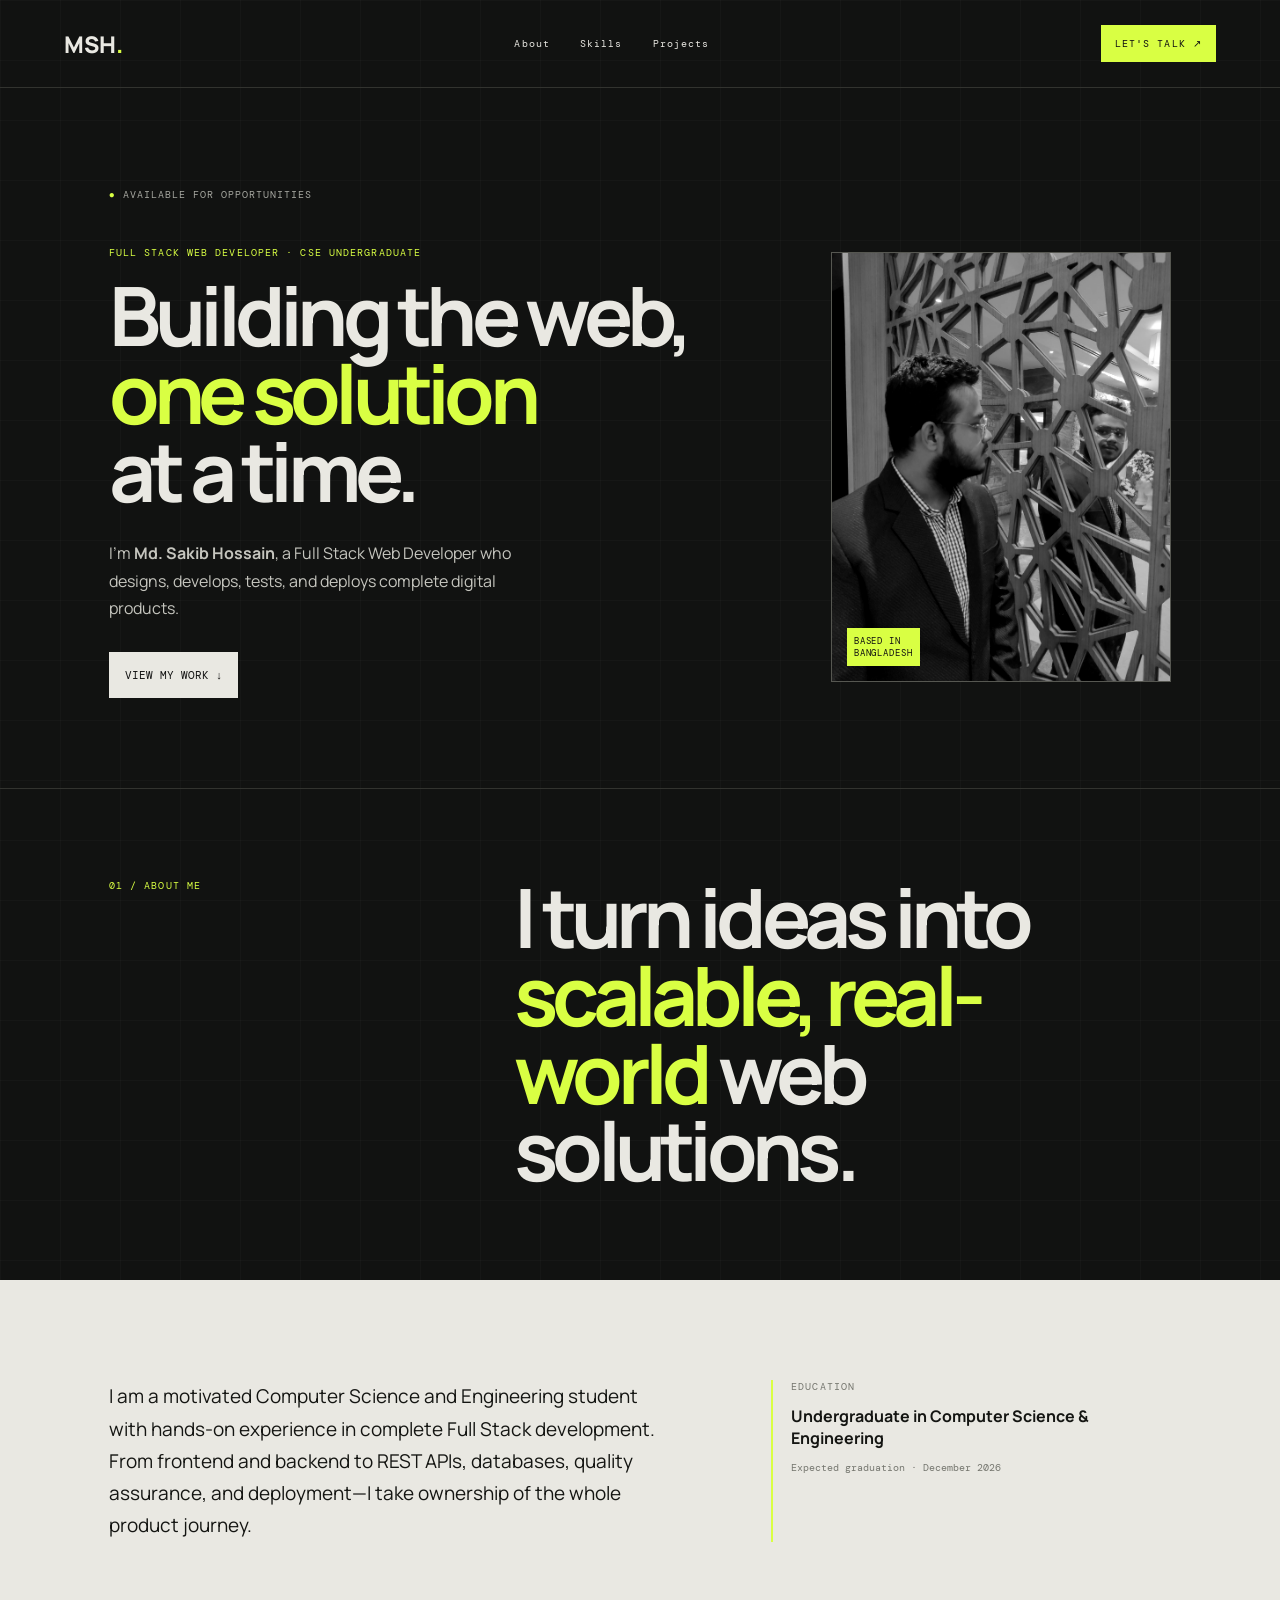
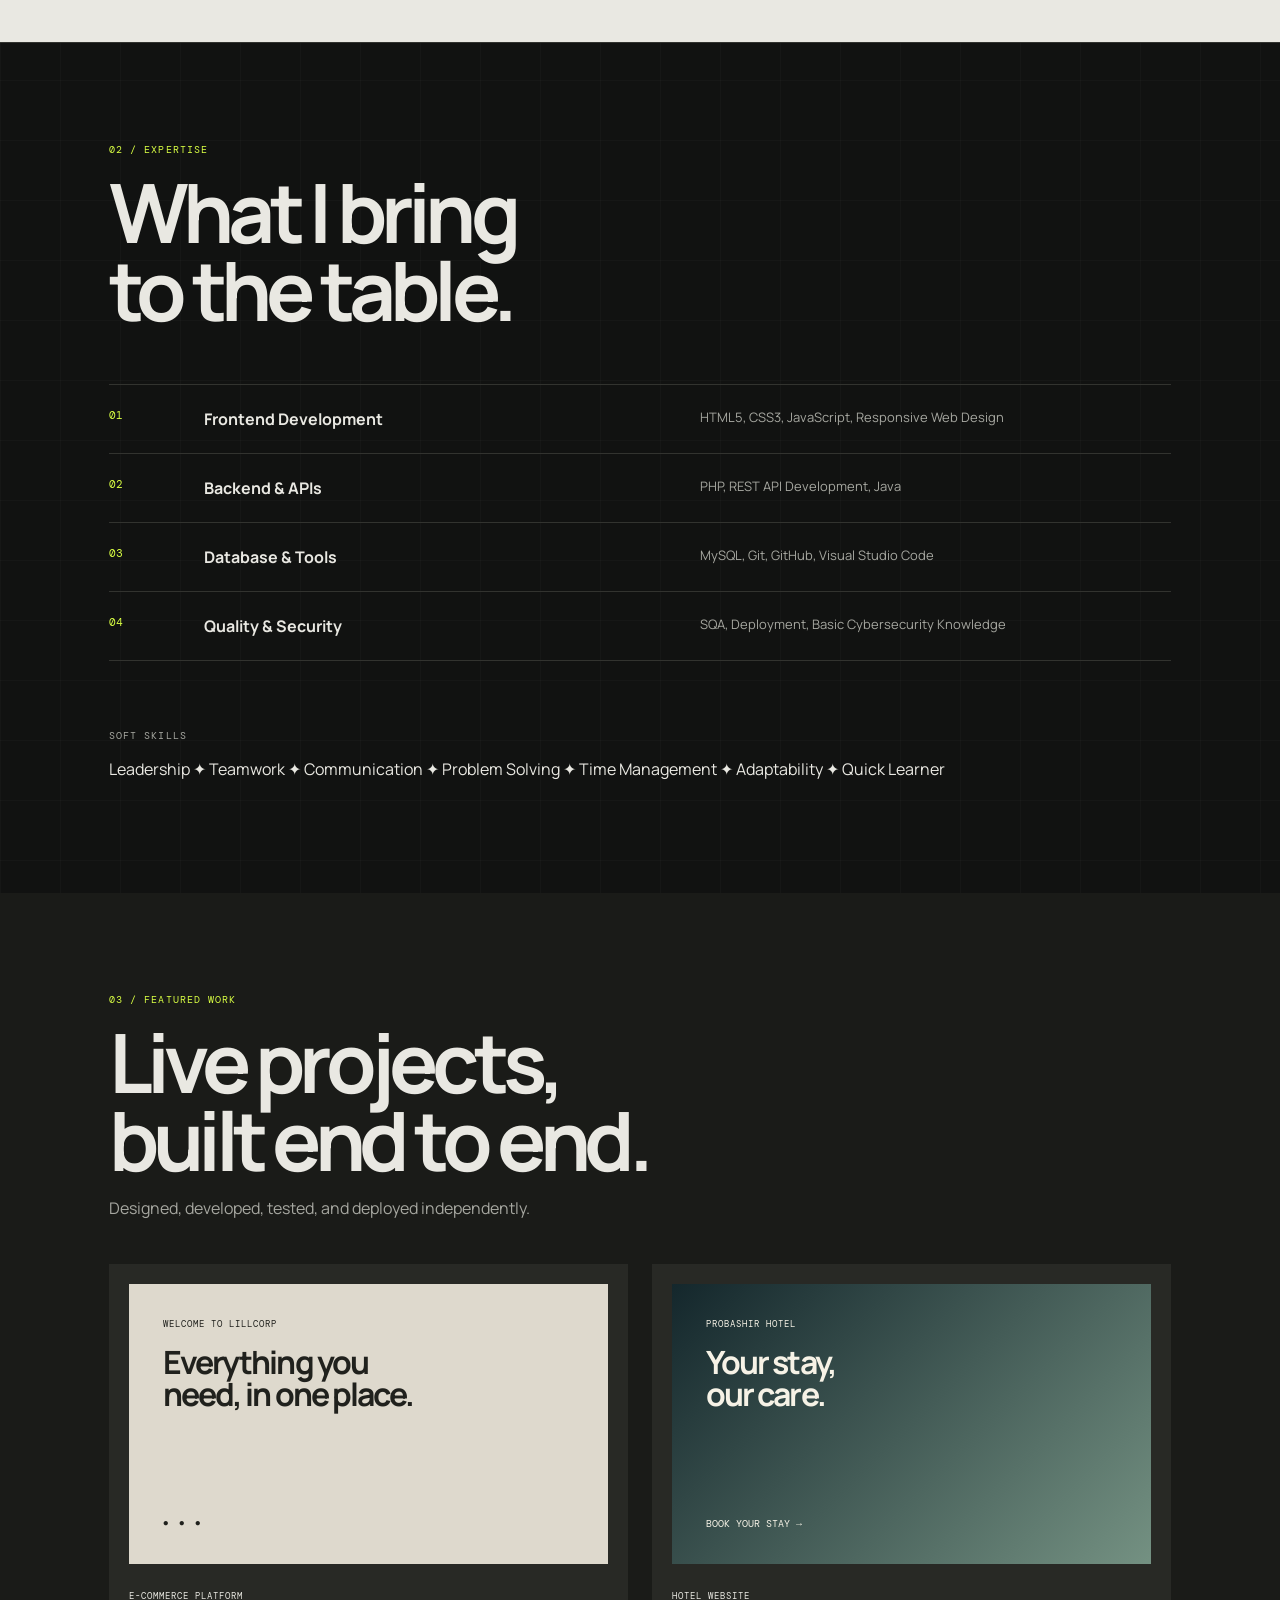
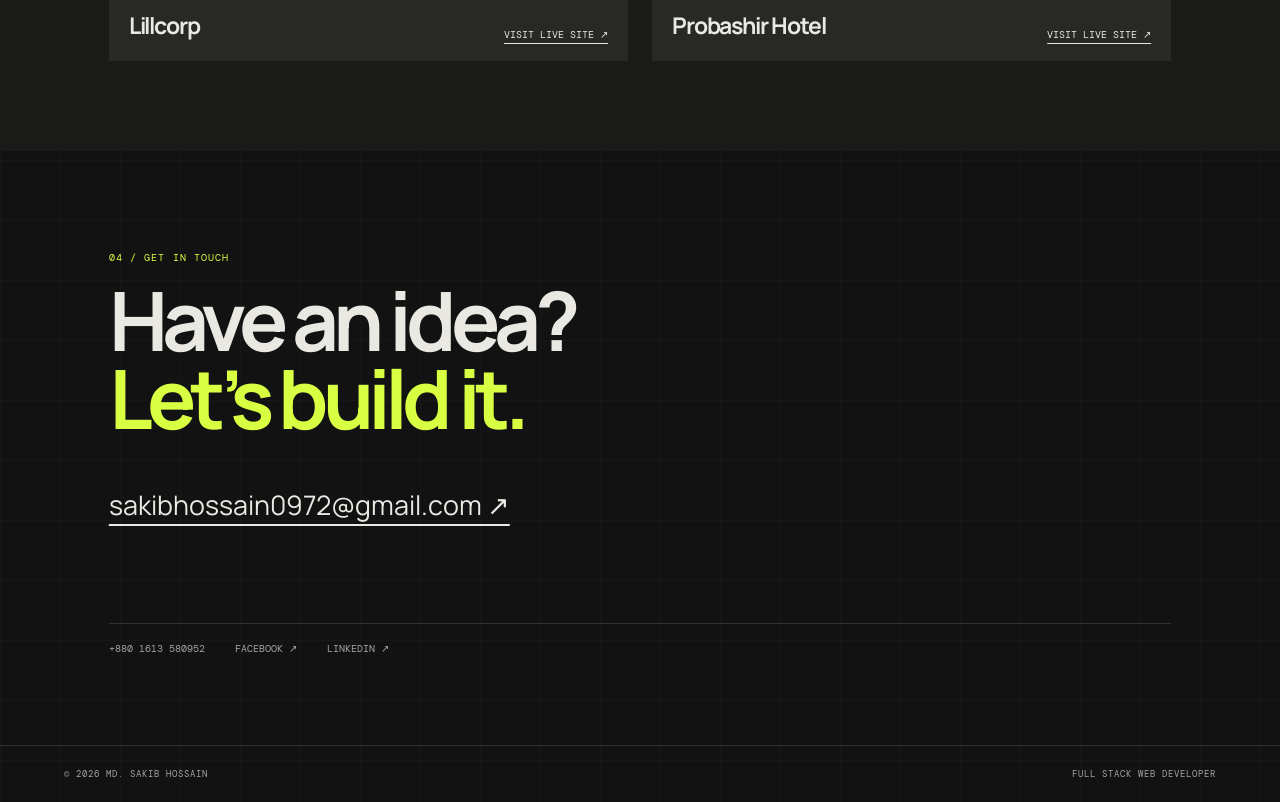
==== index.html @ 0eca49de "Create personal portfolio website" ====
<!doctype html><html lang="en"><head><meta charset="utf-8"><meta name="viewport" content="width=device-width,initial-scale=1"><meta name="description" content="Md. Sakib Hossain — Full Stack Web Developer"><title>Md. Sakib Hossain | Full Stack Developer</title><link rel="preconnect" href="https://fonts.googleapis.com"><link rel="preconnect" href="https://fonts.gstatic.com" crossorigin><link href="https://fonts.googleapis.com/css2?family=DM+Mono&family=Manrope:wght@400;500;600;700;800&display=swap" rel="stylesheet"><link rel="stylesheet" href="style.css"></head><body>
<header><a class="logo" href="#home">MSH<span>.</span></a><nav><a href="#about">About</a><a href="#skills">Skills</a><a href="#projects">Projects</a></nav><a class="talk" href="#contact">LET'S TALK ↗</a></header>
<main id="home"><section class="hero"><p class="availability">● AVAILABLE FOR OPPORTUNITIES</p><div class="hero-grid"><div><p class="lime mono">FULL STACK WEB DEVELOPER · CSE UNDERGRADUATE</p><h1>Building the web,<br><strong>one solution</strong><br>at a time.</h1><p class="intro">I’m <b>Md. Sakib Hossain</b>, a Full Stack Web Developer who designs, develops, tests, and deploys complete digital products.</p><a class="button" href="#projects">VIEW MY WORK ↓</a></div><figure><img src="sakib-hossain.jpg" alt="Md. Sakib Hossain"><figcaption>BASED IN<br>BANGLADESH</figcaption></figure></div></section>
<section class="statement" id="about"><span class="mono lime">01 / ABOUT ME</span><h2>I turn ideas into <em>scalable, real-world</em> web solutions.</h2></section>
<section class="about"><p>I am a motivated Computer Science and Engineering student with hands-on experience in complete Full Stack development. From frontend and backend to REST APIs, databases, quality assurance, and deployment—I take ownership of the whole product journey.</p><aside><span class="mono">EDUCATION</span><b>Undergraduate in Computer Science & Engineering</b><small>Expected graduation · December 2026</small></aside></section>
<section class="skills" id="skills"><p class="mono lime">02 / EXPERTISE</p><h2>What I bring<br>to the table.</h2><div class="skill-list"><article><span>01</span><b>Frontend Development</b><p>HTML5, CSS3, JavaScript, Responsive Web Design</p></article><article><span>02</span><b>Backend & APIs</b><p>PHP, REST API Development, Java</p></article><article><span>03</span><b>Database & Tools</b><p>MySQL, Git, GitHub, Visual Studio Code</p></article><article><span>04</span><b>Quality & Security</b><p>SQA, Deployment, Basic Cybersecurity Knowledge</p></article></div><p class="soft"><small class="mono">SOFT SKILLS</small><br>Leadership ✦ Teamwork ✦ Communication ✦ Problem Solving ✦ Time Management ✦ Adaptability ✦ Quick Learner</p></section>
<section class="projects" id="projects"><p class="mono lime">03 / FEATURED WORK</p><h2>Live projects,<br>built end to end.</h2><p class="project-intro">Designed, developed, tested, and deployed independently.</p><div class="cards"><article class="card"><div class="preview commerce"><small>WELCOME TO LILLCORP</small><b>Everything you<br>need, in one place.</b><i>●　●　●</i></div><div class="card-footer"><div><small>E-COMMERCE PLATFORM</small><h3>Lillcorp</h3></div><a href="https://lillcorp.com" target="_blank" rel="noopener">VISIT LIVE SITE ↗</a></div></article><article class="card"><div class="preview hotel"><small>PROBASHIR HOTEL</small><b>Your stay,<br>our care.</b><i>BOOK YOUR STAY →</i></div><div class="card-footer"><div><small>HOTEL WEBSITE</small><h3>Probashir Hotel</h3></div><a href="https://probashirhotel.com" target="_blank" rel="noopener">VISIT LIVE SITE ↗</a></div></article></div></section>
<section class="contact" id="contact"><p class="mono lime">04 / GET IN TOUCH</p><h2>Have an idea?<br><em>Let’s build it.</em></h2><a class="email" href="mailto:sakibhossain0972@gmail.com">sakibhossain0972@gmail.com ↗</a><div><a href="tel:+8801613580952">+880 1613 580952</a><a href="https://www.facebook.com/Harmes972" target="_blank" rel="noopener">Facebook ↗</a><a href="https://www.linkedin.com/in/md-sakib-hossain-27621a401/" target="_blank" rel="noopener">LinkedIn ↗</a></div></section></main><footer>© 2026 MD. SAKIB HOSSAIN <span>FULL STACK WEB DEVELOPER</span></footer><script src="script.js"></script></body></html>
---- style.css ----
:root{--bg:#111211;--fg:#e9e8e2;--line:#32332f;--dim:#a6a7a0;--lime:#d9ff43;--mono:"DM Mono",monospace}*{box-sizing:border-box}html{scroll-behavior:smooth}body{margin:0;background:var(--bg);color:var(--fg);font-family:Manrope,Arial,sans-serif;background-image:linear-gradient(#ffffff05 1px,transparent 1px),linear-gradient(90deg,#ffffff05 1px,transparent 1px);background-size:60px 60px}a{color:inherit}header{height:88px;padding:0 5vw;border-bottom:1px solid var(--line);display:flex;align-items:center;justify-content:space-between}.logo{text-decoration:none;font-weight:800;font-size:23px}.logo span,.lime,em{color:var(--lime)}nav{display:flex;gap:30px}nav a,.talk,.mono,footer{font:10px var(--mono);letter-spacing:.11em;text-decoration:none}.talk{padding:12px 14px;background:var(--lime);color:#111}.hero,.statement,.skills,.projects,.contact{padding:90px 8.5vw}.availability{font:10px var(--mono);letter-spacing:.1em;color:var(--dim)}.availability:first-letter{color:var(--lime)}.hero-grid{display:grid;grid-template-columns:1.3fr .7fr;gap:7vw;align-items:center;margin-top:35px;max-width:1200px}.hero h1,h2{font-size:clamp(42px,6.4vw,98px);letter-spacing:-.07em;line-height:.95;margin:18px 0}.hero h1 strong{color:var(--lime)}.intro{max-width:430px;line-height:1.7;color:#c5c5be;margin:30px 0}.button{font:11px var(--mono);text-decoration:none;padding:16px;background:var(--fg);color:#111;display:inline-block}.hero figure{height:430px;margin:0;position:relative;border:1px solid #565751}.hero img{width:100%;height:100%;object-fit:cover;object-position:55% 40%;filter:grayscale(1) contrast(1.1)}figcaption{position:absolute;bottom:15px;left:15px;padding:7px;background:var(--lime);color:#111;font:9px var(--mono);letter-spacing:.1em}.statement{border-top:1px solid var(--line);display:grid;grid-template-columns:1fr 2fr;gap:6vw}.statement h2{margin:0;max-width:780px}.statement em,.contact em{font-style:normal}.about{padding:100px 8.5vw;background:var(--fg);color:#141512;display:grid;grid-template-columns:1.4fr 1fr;gap:8vw}.about>p{font-size:19px;line-height:1.7;margin:0}.about aside{border-left:2px solid var(--lime);padding-left:18px;display:flex;gap:12px;flex-direction:column}.about aside span,.about small{font:10px var(--mono);color:#75766f}.skills{border-top:1px solid var(--line)}.skill-list{border-top:1px solid var(--line);margin-top:55px}.skill-list article{display:grid;grid-template-columns:70px 1fr 1fr;gap:25px;padding:23px 0;border-bottom:1px solid var(--line)}.skill-list span{font:11px var(--mono);color:var(--lime)}.skill-list p{font-size:13px;color:var(--dim);margin:0}.soft{line-height:2.2;margin-top:55px}.soft small{color:var(--dim)}.projects{background:#1a1b18}.project-intro{color:var(--dim)}.cards{display:grid;grid-template-columns:1fr 1fr;gap:24px;margin-top:45px}.card{background:#282925;padding:20px}.preview{height:280px;padding:34px;display:flex;flex-direction:column}.preview small,.card-footer small{font:9px var(--mono);letter-spacing:.11em}.preview b{font-size:32px;line-height:1;letter-spacing:-.06em;margin-top:16px}.preview i{font:10px var(--mono);font-style:normal;margin-top:auto}.commerce{background:#ded9cd;color:#20211d}.hotel{background:linear-gradient(135deg,#14272c,#749182);color:#f6f2e6}.card-footer{display:flex;justify-content:space-between;align-items:end;padding-top:18px}.card-footer h3{font-size:23px;margin:5px 0 0;letter-spacing:-.05em}.card-footer a{font:10px var(--mono);text-underline-offset:5px}.contact{min-height:520px}.contact h2{position:relative}.email{font-size:clamp(16px,2.1vw,30px);text-underline-offset:9px;display:inline-block;margin-top:30px}.contact>div{border-top:1px solid var(--line);margin-top:100px;padding-top:18px;display:flex;gap:30px}.contact>div a{font:10px var(--mono);text-transform:uppercase;text-decoration:none;color:var(--dim)}footer{border-top:1px solid var(--line);padding:22px 5vw;color:var(--dim);display:flex;justify-content:space-between;font-size:9px}@media(max-width:700px){header{height:70px;padding:0 6vw}nav{display:none}.hero,.statement,.skills,.projects,.contact{padding:75px 7vw}.hero-grid{display:block}.hero figure{height:390px;margin-top:45px}.statement{display:block}.statement h2{margin-top:28px}.about{display:block;padding:75px 7vw}.about aside{margin-top:40px}.skill-list article{grid-template-columns:35px 1fr;gap:12px}.skill-list article p{grid-column:2}.cards{grid-template-columns:1fr}.card-footer{gap:15px}.card-footer a{white-space:nowrap}.contact>div{margin-top:75px;gap:15px;flex-wrap:wrap}footer{padding:20px 7vw}footer span{display:none}}
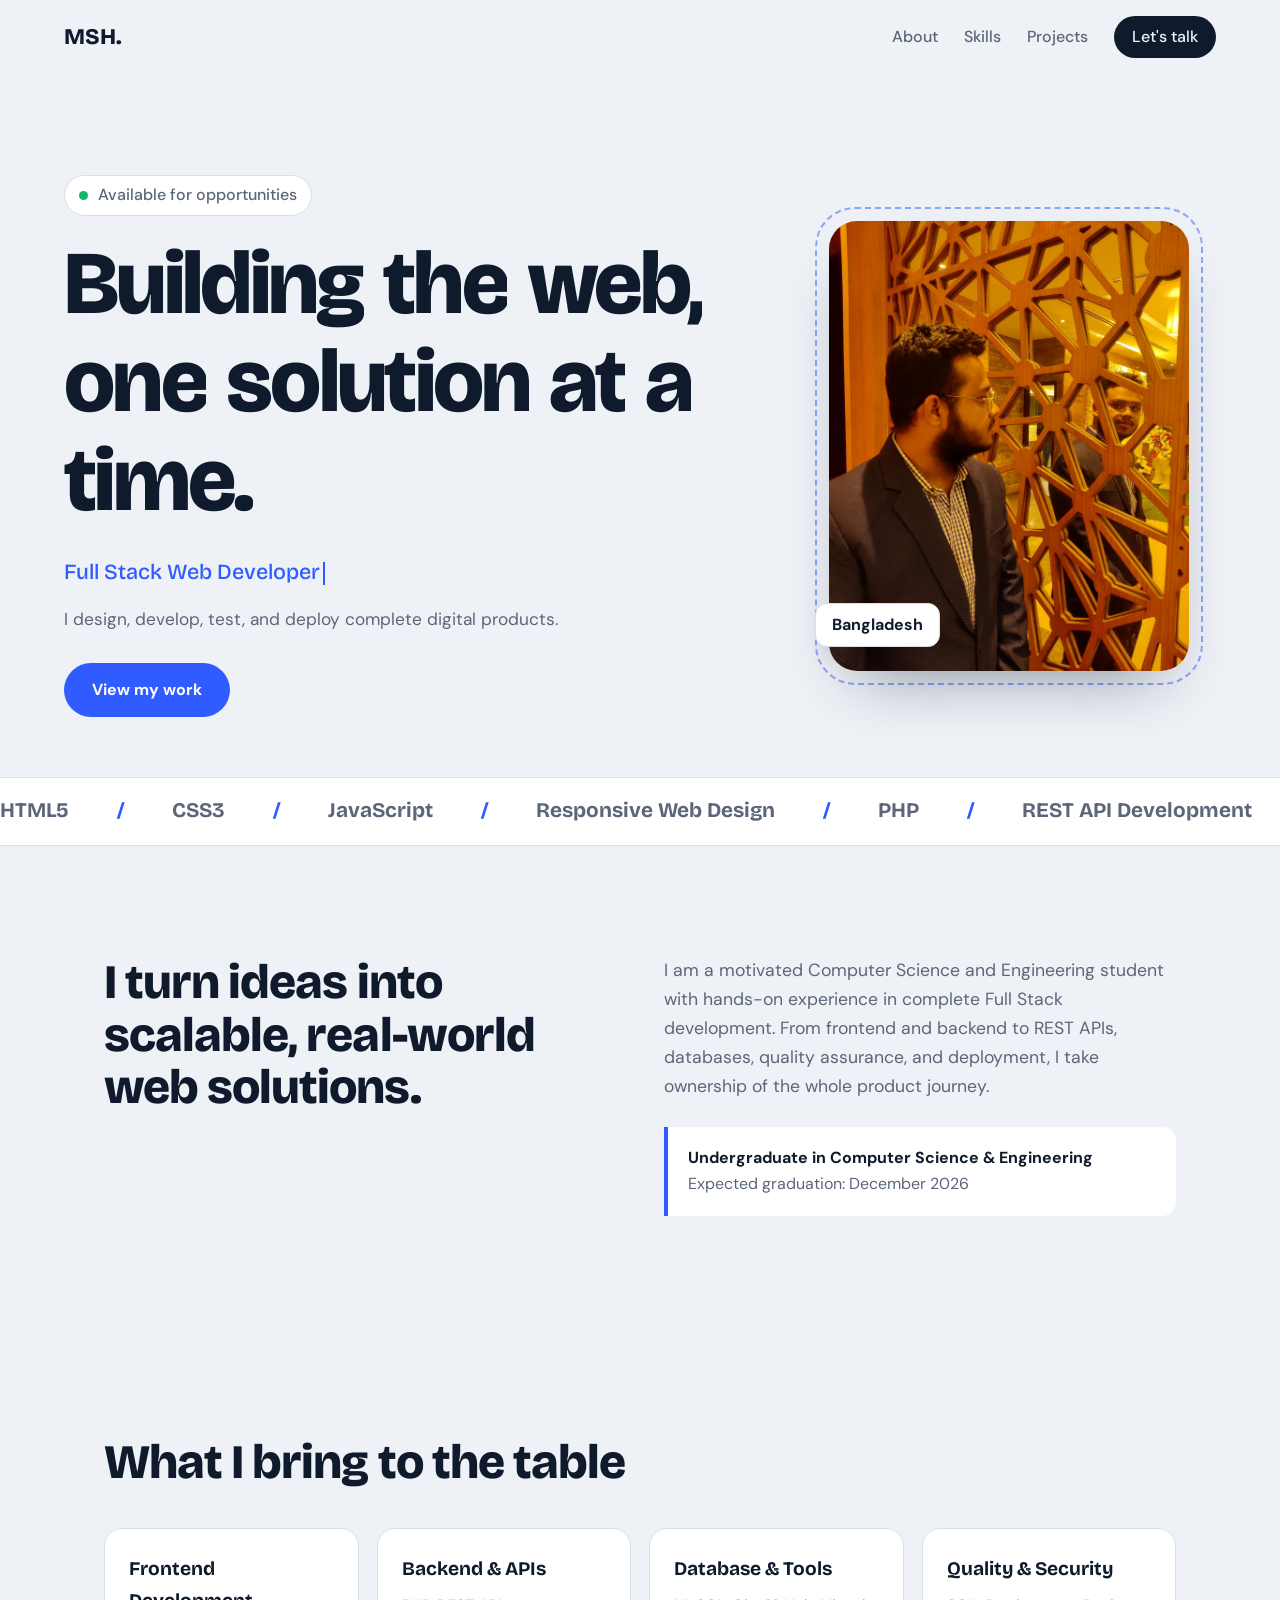
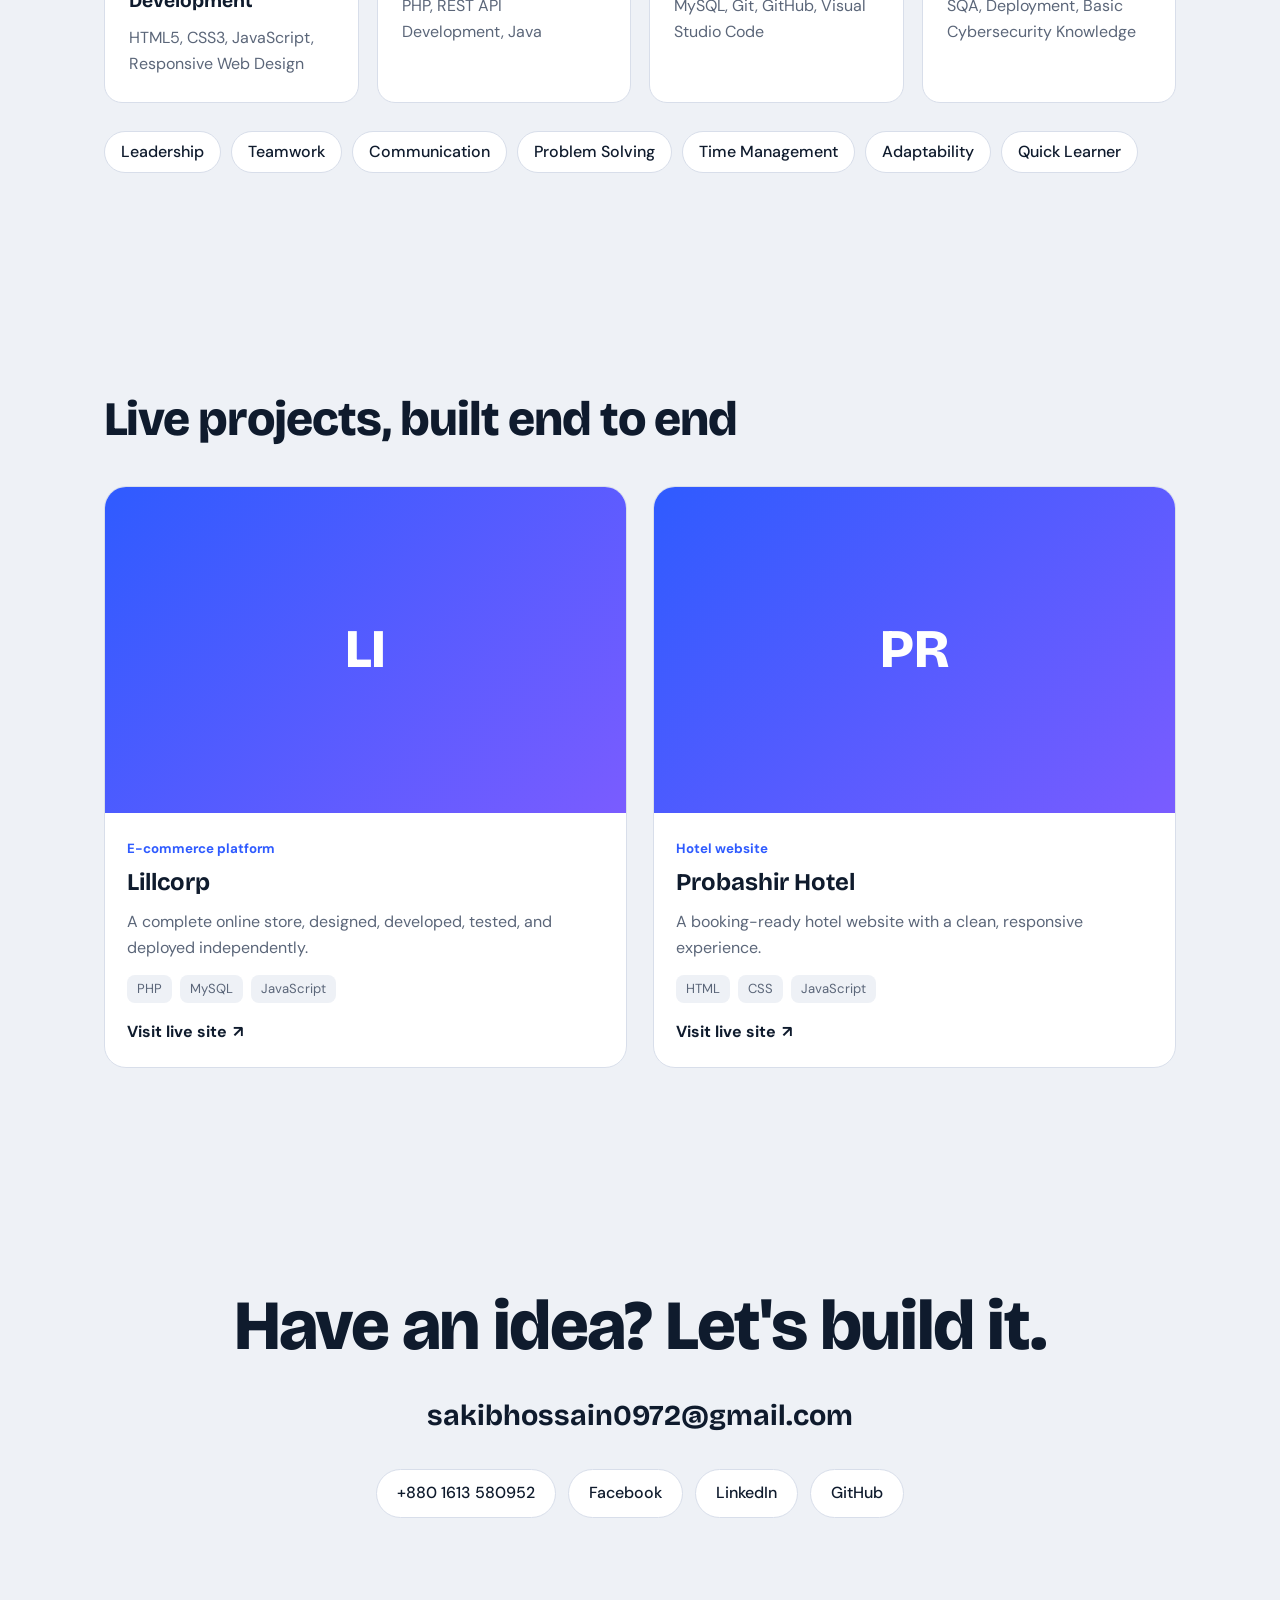
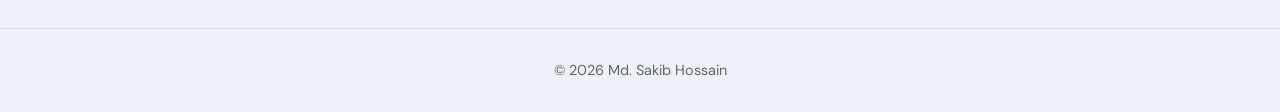
==== commit 29e678c4: "Add files via upload" ====
--- a/index.html
+++ b/index.html
@@ -1,8 +1,76 @@
-<!doctype html><html lang="en"><head><meta charset="utf-8"><meta name="viewport" content="width=device-width,initial-scale=1"><meta name="description" content="Md. Sakib Hossain — Full Stack Web Developer"><title>Md. Sakib Hossain | Full Stack Developer</title><link rel="preconnect" href="https://fonts.googleapis.com"><link rel="preconnect" href="https://fonts.gstatic.com" crossorigin><link href="https://fonts.googleapis.com/css2?family=DM+Mono&family=Manrope:wght@400;500;600;700;800&display=swap" rel="stylesheet"><link rel="stylesheet" href="style.css"></head><body>
-<header><a class="logo" href="#home">MSH<span>.</span></a><nav><a href="#about">About</a><a href="#skills">Skills</a><a href="#projects">Projects</a></nav><a class="talk" href="#contact">LET'S TALK ↗</a></header>
-<main id="home"><section class="hero"><p class="availability">● AVAILABLE FOR OPPORTUNITIES</p><div class="hero-grid"><div><p class="lime mono">FULL STACK WEB DEVELOPER · CSE UNDERGRADUATE</p><h1>Building the web,<br><strong>one solution</strong><br>at a time.</h1><p class="intro">I’m <b>Md. Sakib Hossain</b>, a Full Stack Web Developer who designs, develops, tests, and deploys complete digital products.</p><a class="button" href="#projects">VIEW MY WORK ↓</a></div><figure><img src="sakib-hossain.jpg" alt="Md. Sakib Hossain"><figcaption>BASED IN<br>BANGLADESH</figcaption></figure></div></section>
-<section class="statement" id="about"><span class="mono lime">01 / ABOUT ME</span><h2>I turn ideas into <em>scalable, real-world</em> web solutions.</h2></section>
-<section class="about"><p>I am a motivated Computer Science and Engineering student with hands-on experience in complete Full Stack development. From frontend and backend to REST APIs, databases, quality assurance, and deployment—I take ownership of the whole product journey.</p><aside><span class="mono">EDUCATION</span><b>Undergraduate in Computer Science & Engineering</b><small>Expected graduation · December 2026</small></aside></section>
-<section class="skills" id="skills"><p class="mono lime">02 / EXPERTISE</p><h2>What I bring<br>to the table.</h2><div class="skill-list"><article><span>01</span><b>Frontend Development</b><p>HTML5, CSS3, JavaScript, Responsive Web Design</p></article><article><span>02</span><b>Backend & APIs</b><p>PHP, REST API Development, Java</p></article><article><span>03</span><b>Database & Tools</b><p>MySQL, Git, GitHub, Visual Studio Code</p></article><article><span>04</span><b>Quality & Security</b><p>SQA, Deployment, Basic Cybersecurity Knowledge</p></article></div><p class="soft"><small class="mono">SOFT SKILLS</small><br>Leadership ✦ Teamwork ✦ Communication ✦ Problem Solving ✦ Time Management ✦ Adaptability ✦ Quick Learner</p></section>
-<section class="projects" id="projects"><p class="mono lime">03 / FEATURED WORK</p><h2>Live projects,<br>built end to end.</h2><p class="project-intro">Designed, developed, tested, and deployed independently.</p><div class="cards"><article class="card"><div class="preview commerce"><small>WELCOME TO LILLCORP</small><b>Everything you<br>need, in one place.</b><i>●　●　●</i></div><div class="card-footer"><div><small>E-COMMERCE PLATFORM</small><h3>Lillcorp</h3></div><a href="https://lillcorp.com" target="_blank" rel="noopener">VISIT LIVE SITE ↗</a></div></article><article class="card"><div class="preview hotel"><small>PROBASHIR HOTEL</small><b>Your stay,<br>our care.</b><i>BOOK YOUR STAY →</i></div><div class="card-footer"><div><small>HOTEL WEBSITE</small><h3>Probashir Hotel</h3></div><a href="https://probashirhotel.com" target="_blank" rel="noopener">VISIT LIVE SITE ↗</a></div></article></div></section>
-<section class="contact" id="contact"><p class="mono lime">04 / GET IN TOUCH</p><h2>Have an idea?<br><em>Let’s build it.</em></h2><a class="email" href="mailto:sakibhossain0972@gmail.com">sakibhossain0972@gmail.com ↗</a><div><a href="tel:+8801613580952">+880 1613 580952</a><a href="https://www.facebook.com/Harmes972" target="_blank" rel="noopener">Facebook ↗</a><a href="https://www.linkedin.com/in/md-sakib-hossain-27621a401/" target="_blank" rel="noopener">LinkedIn ↗</a></div></section></main><footer>© 2026 MD. SAKIB HOSSAIN <span>FULL STACK WEB DEVELOPER</span></footer><script src="script.js"></script></body></html>
+<!DOCTYPE html>
+<html lang="en">
+<head>
+<meta charset="UTF-8">
+<meta name="viewport" content="width=device-width,initial-scale=1">
+<title>Md. Sakib Hossain | Full Stack Developer</title>
+<meta name="description" content="Md. Sakib Hossain, Full Stack Web Developer from Bangladesh.">
+<meta property="og:title" content="Md. Sakib Hossain | Full Stack Developer">
+<meta property="og:description" content="Full Stack Web Developer. Live projects built end to end.">
+<meta property="og:image" content="sakib-hossain.jpg">
+<link rel="icon" href="data:image/svg+xml,<svg xmlns='http://www.w3.org/2000/svg' viewBox='0 0 100 100'><rect width='100' height='100' rx='22' fill='%232f5bff'/><text x='50' y='66' font-size='48' text-anchor='middle' fill='white' font-family='sans-serif' font-weight='700'>S</text></svg>">
+<link rel="preconnect" href="https://fonts.googleapis.com">
+<link rel="preconnect" href="https://fonts.gstatic.com" crossorigin>
+<link href="https://fonts.googleapis.com/css2?family=Bricolage+Grotesque:opsz,wght@12..96,500;12..96,700;12..96,800&family=DM+Sans:wght@400;500;700&display=swap" rel="stylesheet">
+<link rel="stylesheet" href="style.css">
+</head>
+<body>
+<div class="progress" id="progress"></div>
+
+<header class="nav" id="nav">
+  <a href="#home" class="logo" id="logo">MSH.</a>
+  <nav>
+    <a href="#about">About</a>
+    <a href="#skills">Skills</a>
+    <a href="#projects">Projects</a>
+    <a href="#contact" class="pill">Let's talk</a>
+  </nav>
+</header>
+
+<main>
+  <section id="home" class="hero">
+    <div class="hero-text">
+      <p class="status" id="status"><span class="dot"></span><span id="statusText"></span></p>
+      <h1 id="heroTitle" aria-label=""></h1>
+      <p class="typed-line"><span id="typed"></span><span class="caret"></span></p>
+      <p class="hero-sub" id="heroSub"></p>
+      <a href="#projects" class="btn">View my work</a>
+    </div>
+    <figure class="hero-photo">
+      <img id="photo" alt="Portrait">
+      <figcaption id="location"></figcaption>
+    </figure>
+  </section>
+
+  <div class="marquee" aria-hidden="true"><div class="track" id="marquee"></div></div>
+
+  <section id="about" class="section about">
+    <h2 id="aboutTitle"></h2>
+    <div>
+      <p id="aboutText"></p>
+      <div class="edu"><strong id="eduDegree"></strong><span id="eduNote"></span></div>
+    </div>
+  </section>
+
+  <section id="skills" class="section">
+    <h2 class="sec-title">What I bring to the table</h2>
+    <div class="skill-grid" id="skillGrid"></div>
+    <div class="soft" id="soft"></div>
+  </section>
+
+  <section id="projects" class="section">
+    <h2 class="sec-title">Live projects, built end to end</h2>
+    <div class="project-grid" id="projectGrid"></div>
+  </section>
+
+  <section id="contact" class="section contact">
+    <h2>Have an idea? Let's build it.</h2>
+    <a class="mail" id="mail" href="#"></a>
+    <div class="links" id="links"></div>
+  </section>
+</main>
+
+<footer id="footer"></footer>
+<script src="script.js"></script>
+</body>
+</html>
--- a/style.css
+++ b/style.css
@@ -1 +1,123 @@
-:root{--bg:#111211;--fg:#e9e8e2;--line:#32332f;--dim:#a6a7a0;--lime:#d9ff43;--mono:"DM Mono",monospace}*{box-sizing:border-box}html{scroll-behavior:smooth}body{margin:0;background:var(--bg);color:var(--fg);font-family:Manrope,Arial,sans-serif;background-image:linear-gradient(#ffffff05 1px,transparent 1px),linear-gradient(90deg,#ffffff05 1px,transparent 1px);background-size:60px 60px}a{color:inherit}header{height:88px;padding:0 5vw;border-bottom:1px solid var(--line);display:flex;align-items:center;justify-content:space-between}.logo{text-decoration:none;font-weight:800;font-size:23px}.logo span,.lime,em{color:var(--lime)}nav{display:flex;gap:30px}nav a,.talk,.mono,footer{font:10px var(--mono);letter-spacing:.11em;text-decoration:none}.talk{padding:12px 14px;background:var(--lime);color:#111}.hero,.statement,.skills,.projects,.contact{padding:90px 8.5vw}.availability{font:10px var(--mono);letter-spacing:.1em;color:var(--dim)}.availability:first-letter{color:var(--lime)}.hero-grid{display:grid;grid-template-columns:1.3fr .7fr;gap:7vw;align-items:center;margin-top:35px;max-width:1200px}.hero h1,h2{font-size:clamp(42px,6.4vw,98px);letter-spacing:-.07em;line-height:.95;margin:18px 0}.hero h1 strong{color:var(--lime)}.intro{max-width:430px;line-height:1.7;color:#c5c5be;margin:30px 0}.button{font:11px var(--mono);text-decoration:none;padding:16px;background:var(--fg);color:#111;display:inline-block}.hero figure{height:430px;margin:0;position:relative;border:1px solid #565751}.hero img{width:100%;height:100%;object-fit:cover;object-position:55% 40%;filter:grayscale(1) contrast(1.1)}figcaption{position:absolute;bottom:15px;left:15px;padding:7px;background:var(--lime);color:#111;font:9px var(--mono);letter-spacing:.1em}.statement{border-top:1px solid var(--line);display:grid;grid-template-columns:1fr 2fr;gap:6vw}.statement h2{margin:0;max-width:780px}.statement em,.contact em{font-style:normal}.about{padding:100px 8.5vw;background:var(--fg);color:#141512;display:grid;grid-template-columns:1.4fr 1fr;gap:8vw}.about>p{font-size:19px;line-height:1.7;margin:0}.about aside{border-left:2px solid var(--lime);padding-left:18px;display:flex;gap:12px;flex-direction:column}.about aside span,.about small{font:10px var(--mono);color:#75766f}.skills{border-top:1px solid var(--line)}.skill-list{border-top:1px solid var(--line);margin-top:55px}.skill-list article{display:grid;grid-template-columns:70px 1fr 1fr;gap:25px;padding:23px 0;border-bottom:1px solid var(--line)}.skill-list span{font:11px var(--mono);color:var(--lime)}.skill-list p{font-size:13px;color:var(--dim);margin:0}.soft{line-height:2.2;margin-top:55px}.soft small{color:var(--dim)}.projects{background:#1a1b18}.project-intro{color:var(--dim)}.cards{display:grid;grid-template-columns:1fr 1fr;gap:24px;margin-top:45px}.card{background:#282925;padding:20px}.preview{height:280px;padding:34px;display:flex;flex-direction:column}.preview small,.card-footer small{font:9px var(--mono);letter-spacing:.11em}.preview b{font-size:32px;line-height:1;letter-spacing:-.06em;margin-top:16px}.preview i{font:10px var(--mono);font-style:normal;margin-top:auto}.commerce{background:#ded9cd;color:#20211d}.hotel{background:linear-gradient(135deg,#14272c,#749182);color:#f6f2e6}.card-footer{display:flex;justify-content:space-between;align-items:end;padding-top:18px}.card-footer h3{font-size:23px;margin:5px 0 0;letter-spacing:-.05em}.card-footer a{font:10px var(--mono);text-underline-offset:5px}.contact{min-height:520px}.contact h2{position:relative}.email{font-size:clamp(16px,2.1vw,30px);text-underline-offset:9px;display:inline-block;margin-top:30px}.contact>div{border-top:1px solid var(--line);margin-top:100px;padding-top:18px;display:flex;gap:30px}.contact>div a{font:10px var(--mono);text-transform:uppercase;text-decoration:none;color:var(--dim)}footer{border-top:1px solid var(--line);padding:22px 5vw;color:var(--dim);display:flex;justify-content:space-between;font-size:9px}@media(max-width:700px){header{height:70px;padding:0 6vw}nav{display:none}.hero,.statement,.skills,.projects,.contact{padding:75px 7vw}.hero-grid{display:block}.hero figure{height:390px;margin-top:45px}.statement{display:block}.statement h2{margin-top:28px}.about{display:block;padding:75px 7vw}.about aside{margin-top:40px}.skill-list article{grid-template-columns:35px 1fr;gap:12px}.skill-list article p{grid-column:2}.cards{grid-template-columns:1fr}.card-footer{gap:15px}.card-footer a{white-space:nowrap}.contact>div{margin-top:75px;gap:15px;flex-wrap:wrap}footer{padding:20px 7vw}footer span{display:none}}
+:root{
+  --bg:#eef1f6; --surface:#ffffff; --ink:#0f1b2d; --muted:#5b6679; --line:#d8deea;
+  --accent:#2f5bff; --accent-ink:#ffffff; --ok:#12b76a;
+  --display:'Bricolage Grotesque',system-ui,sans-serif; --body:'DM Sans',system-ui,sans-serif;
+}
+[data-theme="dark"]{--bg:#0c1220;--surface:#141c2f;--ink:#eef2fb;--muted:#9aa6bd;--line:#232d45;--accent:#6f8dff}
+*{box-sizing:border-box;margin:0;padding:0}
+html{scroll-behavior:smooth;scroll-padding-top:80px}
+body{background:var(--bg);color:var(--ink);font-family:var(--body);line-height:1.65;overflow-x:hidden}
+a{color:inherit;text-decoration:none}
+:focus-visible{outline:2px solid var(--accent);outline-offset:3px}
+
+.progress{position:fixed;top:0;left:0;height:3px;width:0;background:var(--accent);z-index:100}
+
+.nav{position:sticky;top:0;z-index:50;display:flex;justify-content:space-between;align-items:center;
+  padding:16px clamp(20px,5vw,64px);background:color-mix(in srgb,var(--bg) 85%,transparent);backdrop-filter:blur(10px);
+  border-bottom:1px solid transparent;transition:border-color .3s}
+.nav.scrolled{border-color:var(--line)}
+.logo{font-family:var(--display);font-weight:800;font-size:1.4rem}
+.nav nav{display:flex;gap:26px;align-items:center;font-weight:500}
+.nav nav a:not(.pill){position:relative;color:var(--muted);transition:color .2s}
+.nav nav a:not(.pill)::after{content:"";position:absolute;left:0;bottom:-4px;height:2px;width:100%;background:var(--accent);transform:scaleX(0);transform-origin:left;transition:transform .3s}
+.nav nav a:not(.pill):hover,.nav nav a.active{color:var(--ink)}
+.nav nav a:not(.pill):hover::after,.nav nav a.active::after{transform:scaleX(1)}
+.pill{background:var(--ink);color:var(--bg);padding:8px 18px;border-radius:99px;transition:transform .2s,background .2s}
+.pill:hover{transform:translateY(-2px);background:var(--accent);color:#fff}
+
+/* hero */
+.hero{display:grid;grid-template-columns:1.25fr .75fr;gap:48px;align-items:center;
+  padding:clamp(40px,8vw,100px) clamp(20px,5vw,64px) 60px;min-height:78vh}
+.status{display:inline-flex;align-items:center;gap:10px;font-weight:500;color:var(--muted);margin-bottom:22px;
+  border:1px solid var(--line);padding:6px 14px;border-radius:99px;background:var(--surface)}
+.dot{width:9px;height:9px;border-radius:50%;background:var(--ok);animation:pulse 1.8s infinite}
+@keyframes pulse{0%{box-shadow:0 0 0 0 rgba(18,183,106,.55)}70%{box-shadow:0 0 0 10px rgba(18,183,106,0)}100%{box-shadow:0 0 0 0 rgba(18,183,106,0)}}
+h1{font-family:var(--display);font-weight:800;font-size:clamp(2.6rem,7vw,5.6rem);line-height:1.02;letter-spacing:-.03em}
+h1 .w{display:inline-block;overflow:hidden;vertical-align:bottom;padding-bottom:.08em;margin-right:.22em}
+h1 .w span{display:inline-block;transform:translateY(110%) rotate(4deg);animation:rise .9s cubic-bezier(.2,.8,.2,1) forwards;animation-delay:calc(var(--i)*90ms + 150ms)}
+@keyframes rise{to{transform:none}}
+.typed-line{margin-top:22px;font-family:var(--display);font-size:1.35rem;font-weight:500;color:var(--accent);min-height:2em}
+.caret{display:inline-block;width:2px;height:1.1em;background:var(--accent);margin-left:3px;vertical-align:text-bottom;animation:blink 1s steps(1) infinite}
+@keyframes blink{50%{opacity:0}}
+.hero-sub{max-width:52ch;color:var(--muted);margin:6px 0 30px;font-size:1.08rem}
+.btn{display:inline-block;background:var(--accent);color:var(--accent-ink);padding:14px 28px;border-radius:99px;font-weight:700;
+  transition:transform .25s,box-shadow .25s}
+.btn:hover{transform:translateY(-3px);box-shadow:0 12px 28px -10px var(--accent)}
+.hero-photo{position:relative;justify-self:center;width:min(100%,360px)}
+.hero-photo img{width:100%;aspect-ratio:4/5;object-fit:cover;border-radius:28px;display:block;
+  animation:morph 9s ease-in-out infinite;box-shadow:0 30px 60px -30px rgba(15,27,45,.5)}
+@keyframes morph{0%,100%{border-radius:28px 80px 28px 80px}50%{border-radius:80px 28px 80px 28px}}
+.hero-photo::before{content:"";position:absolute;inset:-14px;border:2px dashed var(--accent);border-radius:40px;opacity:.5;animation:spin 30s linear infinite;z-index:-1}
+@keyframes spin{to{transform:rotate(360deg)}}
+.hero-photo figcaption{position:absolute;left:-14px;bottom:24px;background:var(--surface);border:1px solid var(--line);padding:8px 16px;border-radius:12px;font-weight:700;box-shadow:0 10px 24px -14px rgba(0,0,0,.4)}
+
+/* marquee */
+.marquee{overflow:hidden;border-block:1px solid var(--line);background:var(--surface);padding:16px 0}
+.track{display:flex;gap:48px;width:max-content;animation:scroll 32s linear infinite}
+.marquee:hover .track{animation-play-state:paused}
+.track span{font-family:var(--display);font-weight:700;font-size:1.3rem;white-space:nowrap;color:var(--muted)}
+.track span::after{content:"/";margin-left:48px;color:var(--accent)}
+@keyframes scroll{to{transform:translateX(-50%)}}
+
+/* sections */
+.section{padding:clamp(60px,9vw,110px) clamp(20px,5vw,64px);max-width:1200px;margin:0 auto}
+h2{font-family:var(--display);font-weight:800;letter-spacing:-.02em;line-height:1.1;font-size:clamp(1.9rem,4vw,3rem)}
+.sec-title{margin-bottom:40px}
+.about{display:grid;grid-template-columns:1fr 1fr;gap:48px}
+.about p{color:var(--muted);font-size:1.1rem;max-width:60ch}
+.edu{margin-top:26px;padding:18px 20px;border-left:4px solid var(--accent);background:var(--surface);border-radius:0 14px 14px 0;display:flex;flex-direction:column}
+.edu span{color:var(--muted)}
+
+.skill-grid{display:grid;grid-template-columns:repeat(auto-fit,minmax(240px,1fr));gap:18px}
+.skill{background:var(--surface);border:1px solid var(--line);border-radius:18px;padding:24px;position:relative;overflow:hidden;transition:transform .3s,border-color .3s}
+.skill::before{content:"";position:absolute;left:0;top:0;height:4px;width:100%;background:var(--accent);transform:scaleX(0);transform-origin:left;transition:transform .5s}
+.skill:hover{transform:translateY(-6px);border-color:var(--accent)}
+.skill:hover::before{transform:scaleX(1)}
+.skill h3{font-family:var(--display);margin-bottom:8px;font-size:1.2rem}
+.skill p{color:var(--muted)}
+.soft{margin-top:28px;display:flex;flex-wrap:wrap;gap:10px}
+.chip{padding:7px 16px;border:1px solid var(--line);border-radius:99px;background:var(--surface);font-weight:500;transition:background .2s,color .2s,transform .2s}
+.chip:hover{background:var(--accent);color:#fff;transform:translateY(-2px)}
+
+/* projects */
+.project-grid{display:grid;grid-template-columns:repeat(auto-fit,minmax(300px,1fr));gap:26px}
+.card{display:block;background:var(--surface);border:1px solid var(--line);border-radius:22px;overflow:hidden;
+  transition:transform .15s ease-out,box-shadow .3s;will-change:transform;transform-style:preserve-3d}
+.card:hover{box-shadow:0 30px 50px -30px rgba(15,27,45,.45)}
+.thumb{aspect-ratio:16/10;overflow:hidden;background:linear-gradient(135deg,var(--accent),#7a5cff);display:grid;place-items:center;color:#fff;font-family:var(--display);font-weight:800;font-size:3.4rem}
+.thumb img{width:100%;height:100%;object-fit:cover;transition:transform .6s}
+.card:hover .thumb img{transform:scale(1.08)}
+.card-body{padding:22px}
+.card-body small{color:var(--accent);font-weight:700}
+.card-body h3{font-family:var(--display);font-size:1.5rem;margin:2px 0 6px}
+.card-body p{color:var(--muted);margin-bottom:14px}
+.tags{display:flex;flex-wrap:wrap;gap:8px;margin-bottom:16px}
+.tags span{font-size:.82rem;padding:3px 10px;border-radius:8px;background:var(--bg);color:var(--muted)}
+.visit{font-weight:700;display:inline-flex;gap:6px;align-items:center}
+.visit i{font-style:normal;transition:transform .25s}
+.card:hover .visit i{transform:translate(4px,-4px)}
+
+/* contact */
+.contact{text-align:center}
+.contact h2{font-size:clamp(2.2rem,6vw,4.4rem)}
+.mail{display:inline-block;margin:26px 0;font-family:var(--display);font-weight:700;font-size:clamp(1.1rem,3vw,1.8rem);
+  background:linear-gradient(var(--accent),var(--accent)) 0 100%/0 3px no-repeat;transition:background-size .4s;padding-bottom:4px}
+.mail:hover{background-size:100% 3px}
+.links{display:flex;gap:12px;justify-content:center;flex-wrap:wrap}
+.links a{padding:10px 20px;border:1px solid var(--line);background:var(--surface);border-radius:99px;font-weight:500;transition:all .2s}
+.links a:hover{background:var(--ink);color:var(--bg);transform:translateY(-3px)}
+footer{text-align:center;padding:30px;color:var(--muted);border-top:1px solid var(--line);font-size:.9rem}
+
+/* reveal */
+.reveal{opacity:0;transform:translateY(26px);transition:opacity .7s ease,transform .7s ease;transition-delay:calc(var(--d,0)*90ms)}
+.reveal.in{opacity:1;transform:none}
+
+@media(max-width:820px){
+  .hero,.about{grid-template-columns:1fr}
+  .hero-photo{order:-1;width:240px}
+  .nav nav a:not(.pill){display:none}
+}
+@media(prefers-reduced-motion:reduce){
+  *,*::before,*::after{animation:none!important;transition:none!important}
+  h1 .w span{transform:none}.reveal{opacity:1;transform:none}
+}
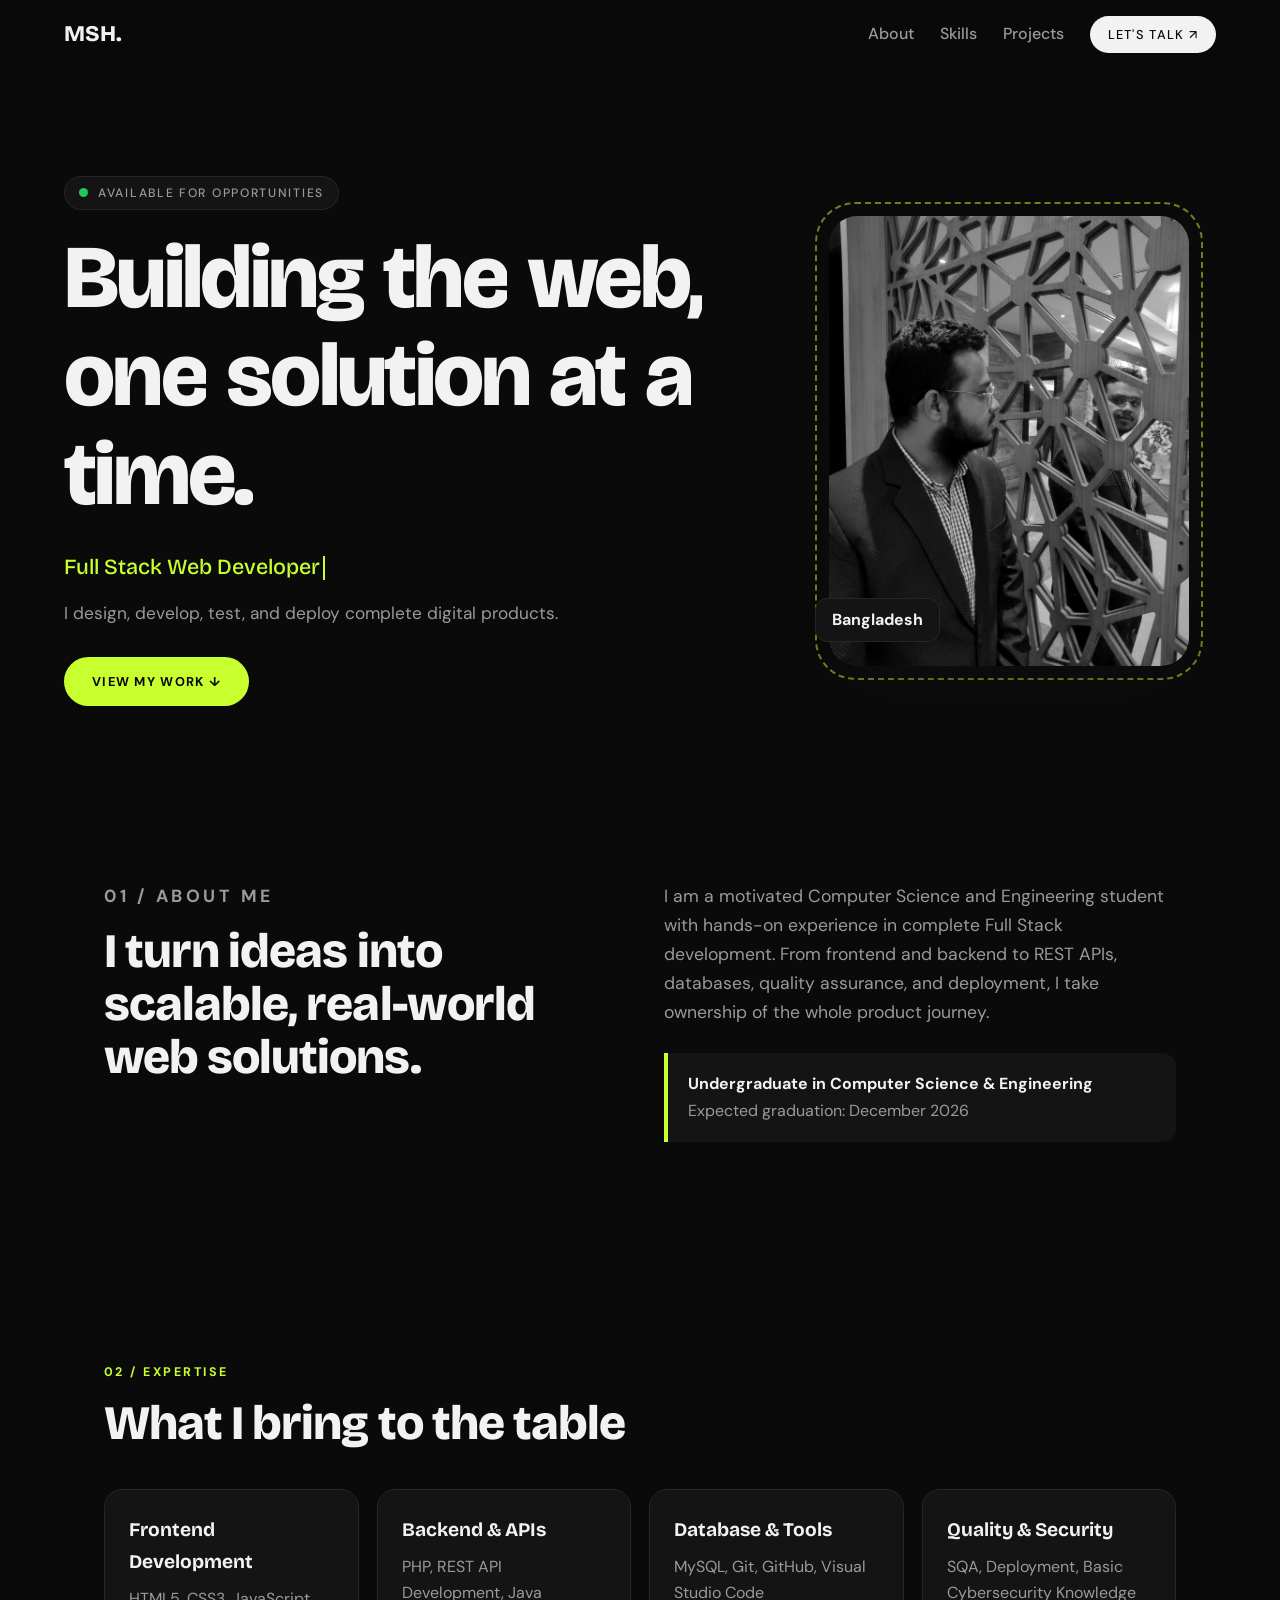
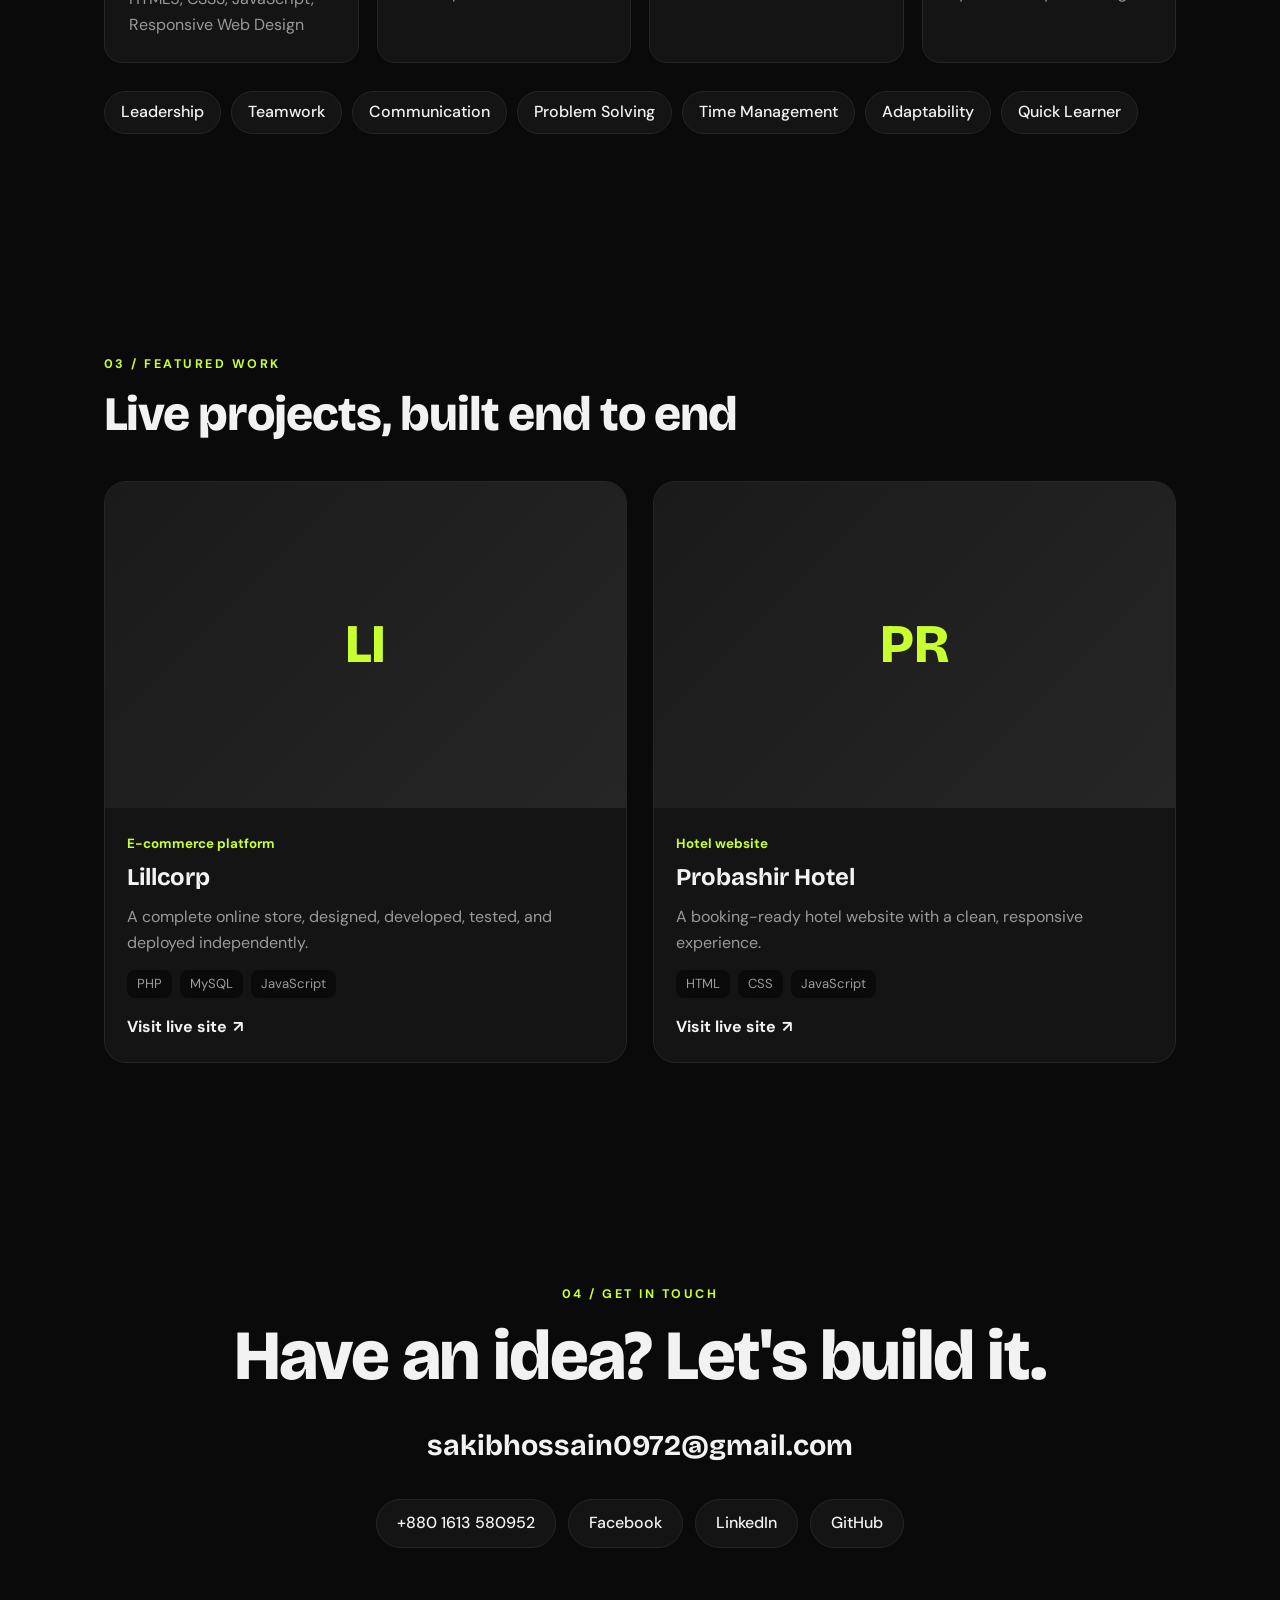
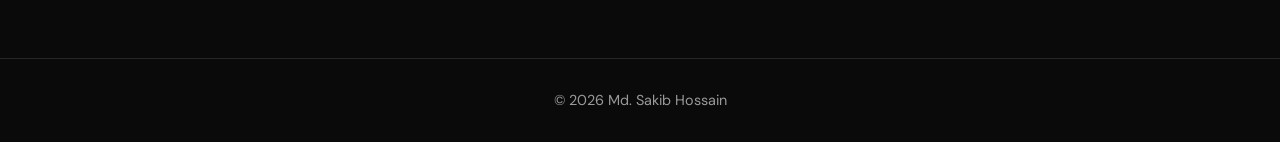
==== commit 2add6078: "Add files via upload" ====
--- a/index.html
+++ b/index.html
@@ -12,7 +12,7 @@
 <link rel="preconnect" href="https://fonts.googleapis.com">
 <link rel="preconnect" href="https://fonts.gstatic.com" crossorigin>
 <link href="https://fonts.googleapis.com/css2?family=Bricolage+Grotesque:opsz,wght@12..96,500;12..96,700;12..96,800&family=DM+Sans:wght@400;500;700&display=swap" rel="stylesheet">
-<link rel="stylesheet" href="style.css">
+<link rel="stylesheet" href="style.css?v=3">
 </head>
 <body>
 <div class="progress" id="progress"></div>
@@ -23,7 +23,7 @@
     <a href="#about">About</a>
     <a href="#skills">Skills</a>
     <a href="#projects">Projects</a>
-    <a href="#contact" class="pill">Let's talk</a>
+    <a href="#contact" class="pill">Let's talk ↗</a>
   </nav>
 </header>
 
@@ -34,7 +34,7 @@
       <h1 id="heroTitle" aria-label=""></h1>
       <p class="typed-line"><span id="typed"></span><span class="caret"></span></p>
       <p class="hero-sub" id="heroSub"></p>
-      <a href="#projects" class="btn">View my work</a>
+      <a href="#projects" class="btn">View my work ↓</a>
     </div>
     <figure class="hero-photo">
       <img id="photo" alt="Portrait">
@@ -42,10 +42,8 @@
     </figure>
   </section>
 
-  <div class="marquee" aria-hidden="true"><div class="track" id="marquee"></div></div>
-
   <section id="about" class="section about">
-    <h2 id="aboutTitle"></h2>
+    <div><p class="eyebrow">01 / About me</p><h2 id="aboutTitle"></h2></div>
     <div>
       <p id="aboutText"></p>
       <div class="edu"><strong id="eduDegree"></strong><span id="eduNote"></span></div>
@@ -53,17 +51,20 @@
   </section>
 
   <section id="skills" class="section">
+    <p class="eyebrow">02 / Expertise</p>
     <h2 class="sec-title">What I bring to the table</h2>
     <div class="skill-grid" id="skillGrid"></div>
     <div class="soft" id="soft"></div>
   </section>
 
   <section id="projects" class="section">
+    <p class="eyebrow">03 / Featured work</p>
     <h2 class="sec-title">Live projects, built end to end</h2>
     <div class="project-grid" id="projectGrid"></div>
   </section>
 
   <section id="contact" class="section contact">
+    <p class="eyebrow">04 / Get in touch</p>
     <h2>Have an idea? Let's build it.</h2>
     <a class="mail" id="mail" href="#"></a>
     <div class="links" id="links"></div>
@@ -71,6 +72,6 @@
 </main>
 
 <footer id="footer"></footer>
-<script src="script.js"></script>
+<script src="script.js?v=3"></script>
 </body>
 </html>
--- a/style.css
+++ b/style.css
@@ -1,9 +1,9 @@
 :root{
-  --bg:#eef1f6; --surface:#ffffff; --ink:#0f1b2d; --muted:#5b6679; --line:#d8deea;
-  --accent:#2f5bff; --accent-ink:#ffffff; --ok:#12b76a;
+  /* ---- COLOUR: ekhane theke colour change korte parbe ---- */
+  --bg:#0a0a0a; --surface:#141414; --ink:#f2f2f2; --muted:#9a9a9a; --line:#262626;
+  --accent:#c8ff2e; --accent-ink:#0a0a0a; --ok:#22c55e;
   --display:'Bricolage Grotesque',system-ui,sans-serif; --body:'DM Sans',system-ui,sans-serif;
 }
-[data-theme="dark"]{--bg:#0c1220;--surface:#141c2f;--ink:#eef2fb;--muted:#9aa6bd;--line:#232d45;--accent:#6f8dff}
 *{box-sizing:border-box;margin:0;padding:0}
 html{scroll-behavior:smooth;scroll-padding-top:80px}
 body{background:var(--bg);color:var(--ink);font-family:var(--body);line-height:1.65;overflow-x:hidden}
@@ -23,7 +23,7 @@
 .nav nav a:not(.pill):hover,.nav nav a.active{color:var(--ink)}
 .nav nav a:not(.pill):hover::after,.nav nav a.active::after{transform:scaleX(1)}
 .pill{background:var(--ink);color:var(--bg);padding:8px 18px;border-radius:99px;transition:transform .2s,background .2s}
-.pill:hover{transform:translateY(-2px);background:var(--accent);color:#fff}
+.pill:hover{transform:translateY(-2px);background:var(--accent);color:var(--accent-ink)}
 
 /* hero */
 .hero{display:grid;grid-template-columns:1.25fr .75fr;gap:48px;align-items:center;
@@ -44,9 +44,10 @@
   transition:transform .25s,box-shadow .25s}
 .btn:hover{transform:translateY(-3px);box-shadow:0 12px 28px -10px var(--accent)}
 .hero-photo{position:relative;justify-self:center;width:min(100%,360px)}
-.hero-photo img{width:100%;aspect-ratio:4/5;object-fit:cover;border-radius:28px;display:block;
+.hero-photo img{filter:grayscale(1) contrast(1.05);transition:filter .6s;width:100%;aspect-ratio:4/5;object-fit:cover;border-radius:28px;display:block;
   animation:morph 9s ease-in-out infinite;box-shadow:0 30px 60px -30px rgba(15,27,45,.5)}
 @keyframes morph{0%,100%{border-radius:28px 80px 28px 80px}50%{border-radius:80px 28px 80px 28px}}
+.hero-photo:hover img{filter:grayscale(0)}
 .hero-photo::before{content:"";position:absolute;inset:-14px;border:2px dashed var(--accent);border-radius:40px;opacity:.5;animation:spin 30s linear infinite;z-index:-1}
 @keyframes spin{to{transform:rotate(360deg)}}
 .hero-photo figcaption{position:absolute;left:-14px;bottom:24px;background:var(--surface);border:1px solid var(--line);padding:8px 16px;border-radius:12px;font-weight:700;box-shadow:0 10px 24px -14px rgba(0,0,0,.4)}
@@ -77,14 +78,14 @@
 .skill p{color:var(--muted)}
 .soft{margin-top:28px;display:flex;flex-wrap:wrap;gap:10px}
 .chip{padding:7px 16px;border:1px solid var(--line);border-radius:99px;background:var(--surface);font-weight:500;transition:background .2s,color .2s,transform .2s}
-.chip:hover{background:var(--accent);color:#fff;transform:translateY(-2px)}
+.chip:hover{background:var(--accent);color:var(--accent-ink);transform:translateY(-2px)}
 
 /* projects */
 .project-grid{display:grid;grid-template-columns:repeat(auto-fit,minmax(300px,1fr));gap:26px}
 .card{display:block;background:var(--surface);border:1px solid var(--line);border-radius:22px;overflow:hidden;
   transition:transform .15s ease-out,box-shadow .3s;will-change:transform;transform-style:preserve-3d}
 .card:hover{box-shadow:0 30px 50px -30px rgba(15,27,45,.45)}
-.thumb{aspect-ratio:16/10;overflow:hidden;background:linear-gradient(135deg,var(--accent),#7a5cff);display:grid;place-items:center;color:#fff;font-family:var(--display);font-weight:800;font-size:3.4rem}
+.thumb{aspect-ratio:16/10;overflow:hidden;background:linear-gradient(135deg,#1a1a1a,#262626);display:grid;place-items:center;color:var(--accent);font-family:var(--display);font-weight:800;font-size:3.4rem}
 .thumb img{width:100%;height:100%;object-fit:cover;transition:transform .6s}
 .card:hover .thumb img{transform:scale(1.08)}
 .card-body{padding:22px}
@@ -118,6 +119,11 @@
   .nav nav a:not(.pill){display:none}
 }
 @media(prefers-reduced-motion:reduce){
-  *,*::before,*::after{animation:none!important;transition:none!important}
-  h1 .w span{transform:none}.reveal{opacity:1;transform:none}
+  /* sudhu continuous looping motion bondho; entrance animation thakbe */
+  .track,.hero-photo img,.hero-photo::before,.dot,.caret{animation:none!important}
 }
+
+.eyebrow{font-size:.78rem;letter-spacing:.2em;text-transform:uppercase;color:var(--accent);font-weight:700;margin-bottom:14px}
+.status{text-transform:uppercase;letter-spacing:.14em;font-size:.76rem}
+.btn,.pill{text-transform:uppercase;letter-spacing:.1em;font-size:.8rem}
+.sec-title{margin-bottom:40px}
